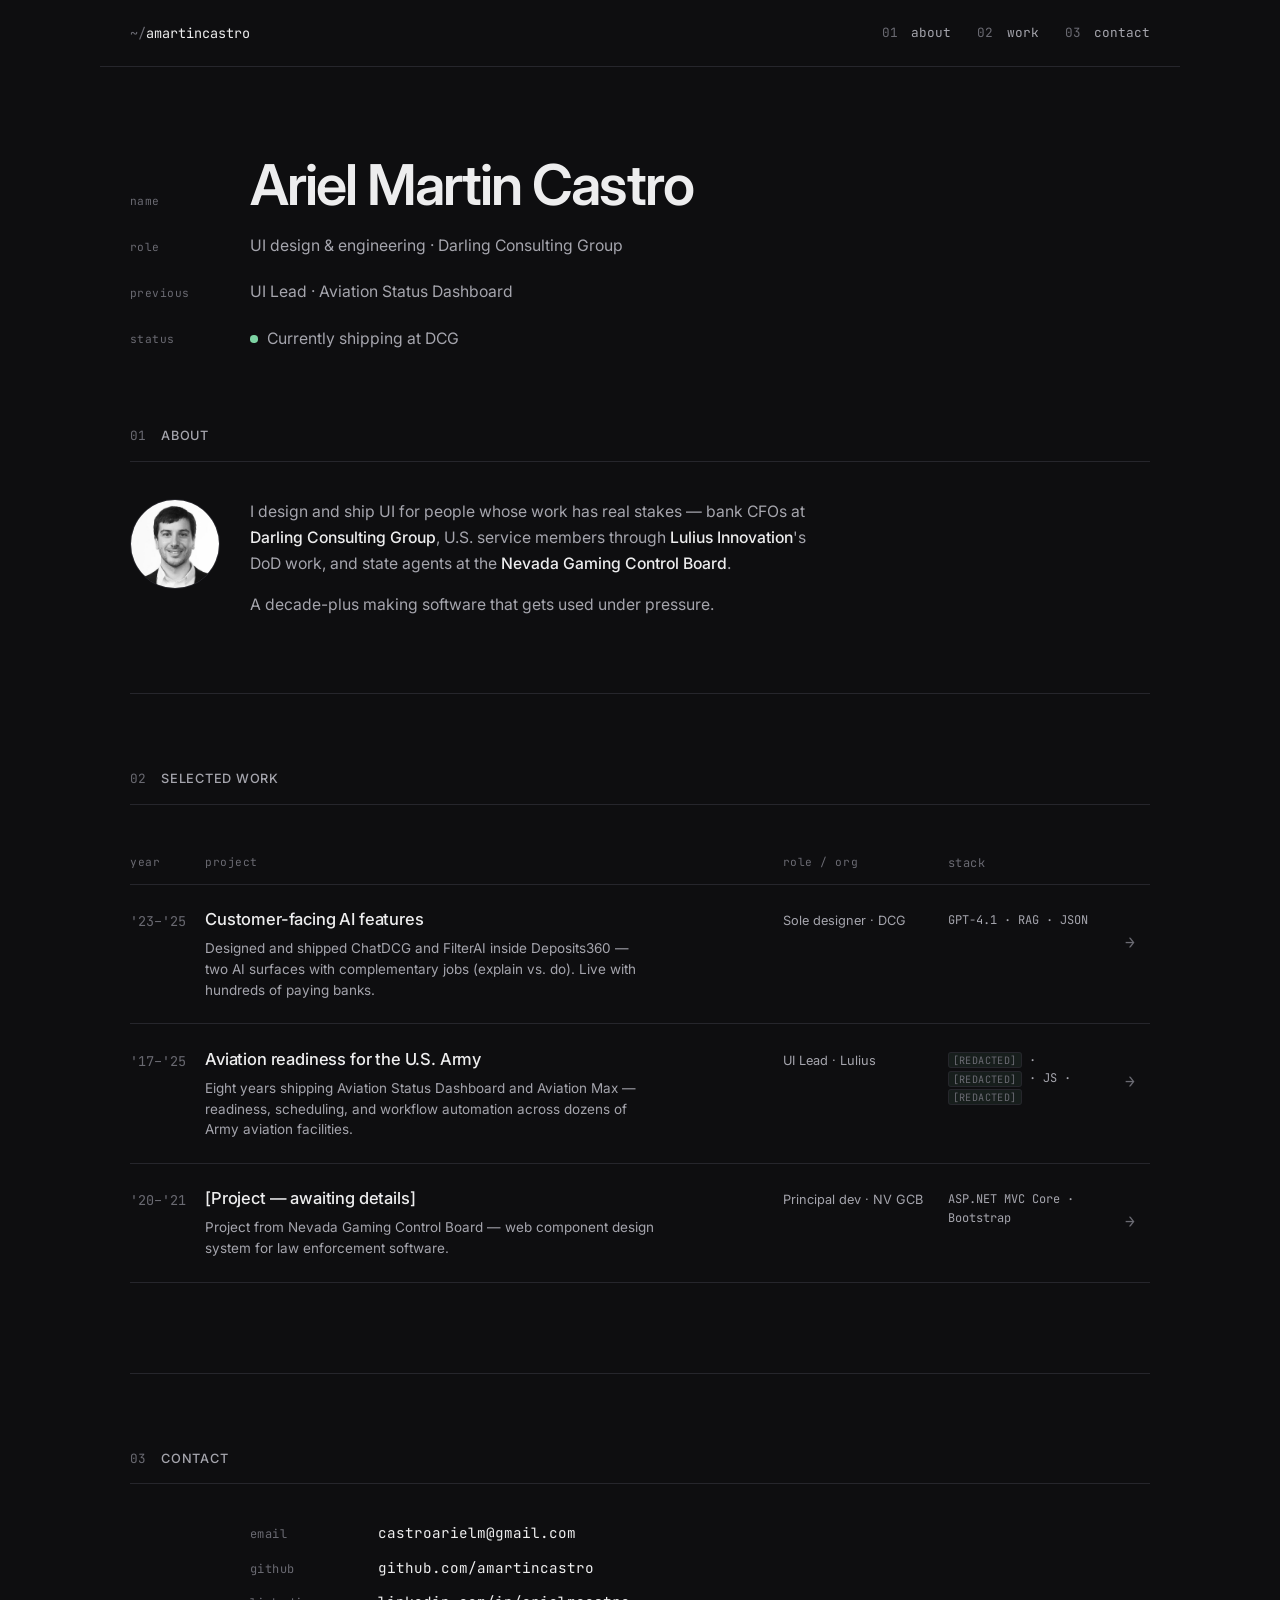
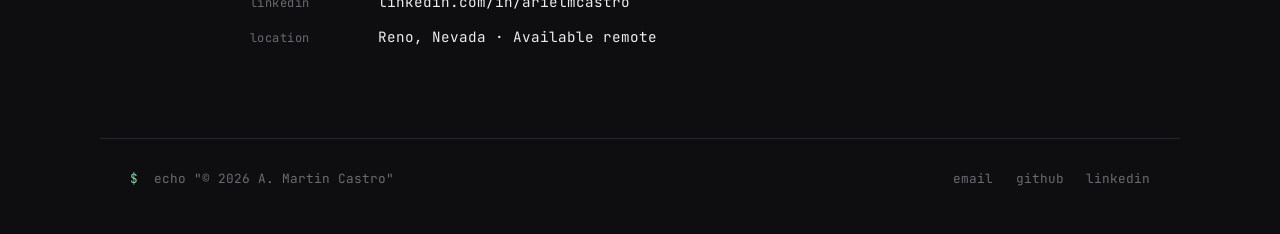
==== index.html @ edbe292d "Reduce hero name size + route nav contact to #contact section Hero name clamp tightened from (2.5rem" ====
<!doctype html>
<html lang="en">
<head>
  <meta charset="utf-8" />
  <meta name="viewport" content="width=device-width, initial-scale=1" />
  <title>A. Martin Castro — Portfolio</title>
  <link rel="preconnect" href="https://fonts.googleapis.com" />
  <link rel="preconnect" href="https://fonts.gstatic.com" crossorigin />
  <link href="https://fonts.googleapis.com/css2?family=Inter:wght@400;500;600;700&family=JetBrains+Mono:wght@400;500&display=swap" rel="stylesheet" />
  <link rel="stylesheet" href="styles.css" />
</head>
<body>
  <header class="site-header">
    <a href="#" class="brand-link" aria-label="Back to top">
      <div class="brand">
        <span class="brand-mark">~/</span><span class="brand-name">amartincastro</span>
      </div>
    </a>
    <nav>
      <a href="#about"><span class="nav-num">01</span> about</a>
      <a href="#work"><span class="nav-num">02</span> work</a>
      <a href="#contact"><span class="nav-num">03</span> contact</a>
    </nav>
  </header>

  <main>
    <section class="hero">
      <div class="hero-grid">
        <div class="hero-label">name</div>
        <h1 class="hero-name">Ariel Martin Castro</h1>

        <div class="hero-label">role</div>
        <p class="hero-role">UI design &amp; engineering · Darling Consulting Group</p>

        <div class="hero-label">previous</div>
        <p class="hero-role">UI Lead · Aviation Status Dashboard</p>

        <div class="hero-label">status</div>
        <p class="hero-status"><span class="pulse"></span> Currently shipping at DCG</p>
      </div>
    </section>

    <section id="about" class="about">
      <div class="section-head">
        <span class="section-num">01</span>
        <span class="section-label">About</span>
      </div>
      <div class="about-body">
        <img class="about-headshot" src="assets/headshot.jpg" alt="A. Martin Castro" />
        <div class="about-text">
          <p>
            I design and ship UI for people whose work has real stakes —
            bank CFOs at <strong>Darling Consulting Group</strong>,
            U.S. service members through <strong>Lulius Innovation</strong>'s DoD work,
            and state agents at the <strong>Nevada Gaming Control Board</strong>.
          </p>
          <p>
            A decade-plus making software that gets used under pressure.
          </p>
        </div>
      </div>
    </section>

    <section id="work" class="work">
      <div class="section-head">
        <span class="section-num">02</span>
        <span class="section-label">Selected work</span>
      </div>

      <table class="project-table">
        <thead>
          <tr>
            <th class="col-year">year</th>
            <th class="col-title">project</th>
            <th class="col-role">role / org</th>
            <th class="col-stack">stack</th>
            <th class="col-link"></th>
          </tr>
        </thead>
        <tbody>
          <tr class="project-row">
            <td class="col-year">'23–'25</td>
            <td class="col-title">
              <span class="project-name">Customer-facing AI features</span>
              <span class="project-blurb">Designed and shipped ChatDCG and FilterAI inside Deposits360 — two AI surfaces with complementary jobs (explain vs. do). Live with hundreds of paying banks.</span>
            </td>
            <td class="col-role">Sole designer · DCG</td>
            <td class="col-stack">GPT-4.1 · RAG · JSON</td>
            <td class="col-link"><a href="case-studies/customer-facing-ai/">→</a></td>
          </tr>
          <tr class="project-row">
            <td class="col-year">'17–'25</td>
            <td class="col-title">
              <span class="project-name">Aviation readiness for the U.S. Army</span>
              <span class="project-blurb">Eight years shipping Aviation Status Dashboard and Aviation Max — readiness, scheduling, and workflow automation across dozens of Army aviation facilities.</span>
            </td>
            <td class="col-role">UI Lead · Lulius</td>
            <td class="col-stack"><span class="redacted">[REDACTED]</span> · <span class="redacted">[REDACTED]</span> · JS · <span class="redacted">[REDACTED]</span></td>
            <td class="col-link"><a href="case-studies/aviation-readiness/">→</a></td>
          </tr>
          <tr class="project-row">
            <td class="col-year">'20–'21</td>
            <td class="col-title">
              <span class="project-name">[Project — awaiting details]</span>
              <span class="project-blurb">Project from Nevada Gaming Control Board — web component design system for law enforcement software.</span>
            </td>
            <td class="col-role">Principal dev · NV GCB</td>
            <td class="col-stack">ASP.NET MVC Core · Bootstrap</td>
            <td class="col-link"><a href="#">→</a></td>
          </tr>
        </tbody>
      </table>
    </section>

    <section id="contact" class="contact">
      <div class="section-head">
        <span class="section-num">03</span>
        <span class="section-label">Contact</span>
      </div>
      <div class="contact-body">
        <dl class="contact-grid">
          <dt class="contact-label">email</dt>
          <dd class="contact-value">
            <a href="mailto:castroarielm@gmail.com">castroarielm@gmail.com</a>
          </dd>

          <dt class="contact-label">github</dt>
          <dd class="contact-value">
            <a href="https://github.com/amartincastro" target="_blank" rel="noopener">github.com/amartincastro</a>
          </dd>

          <dt class="contact-label">linkedin</dt>
          <dd class="contact-value">
            <a href="https://linkedin.com/in/arielmcastro" target="_blank" rel="noopener">linkedin.com/in/arielmcastro</a>
          </dd>

          <dt class="contact-label">location</dt>
          <dd class="contact-value">Reno, Nevada · Available remote</dd>
        </dl>
      </div>
    </section>
  </main>

  <footer class="site-footer">
    <div class="footer-left">
      <span class="prompt">$</span> echo "© 2026 A. Martin Castro"
    </div>
    <div class="footer-links">
      <a href="mailto:castroarielm@gmail.com">email</a>
      <a href="https://github.com/amartincastro">github</a>
      <a href="https://linkedin.com/in/arielmcastro">linkedin</a>
    </div>
  </footer>

  <script>
    document.querySelectorAll('.project-row').forEach(function (row) {
      var link = row.querySelector('a[href]:not([href="#"])');
      if (!link) return;
      row.classList.add('clickable');
      row.addEventListener('click', function (e) {
        if (e.target.closest('a')) return;
        if (window.getSelection().toString().length > 0) return;
        window.location.href = link.href;
      });
    });

    document.querySelectorAll('.brand-link[href="#"]').forEach(function (link) {
      link.addEventListener('click', function (e) {
        e.preventDefault();
        window.scrollTo({ top: 0, behavior: 'smooth' });
      });
    });
  </script>
</body>
</html>
---- styles.css ----
:root {
  --bg: #0e0e10;
  --bg-soft: #16161a;
  --ink: #ededee;
  --ink-soft: #a5a5ad;
  --ink-faint: #6a6a72;
  --rule: #26262c;
  --accent: #7dd3a3;
  --max: 72rem;
}

* { box-sizing: border-box; }

html, body {
  margin: 0;
  padding: 0;
  background: var(--bg);
  color: var(--ink);
  font-family: "Inter", system-ui, -apple-system, sans-serif;
  font-size: 15px;
  line-height: 1.55;
  -webkit-font-smoothing: antialiased;
}

html {
  scroll-behavior: smooth;
}

section[id] {
  scroll-margin-top: 5rem;
}

code, .mono, .brand, .brand-mark, .brand-name, .hero-label,
.section-num, .col-year, .col-stack, .col-link, .prompt {
  font-family: "JetBrains Mono", ui-monospace, "SF Mono", Menlo, monospace;
}

a {
  color: inherit;
  text-decoration: none;
  transition: color 0.15s ease;
}

a:hover {
  color: var(--accent);
}

/* Header */
.site-header {
  position: sticky;
  top: 0;
  z-index: 100;
  display: flex;
  justify-content: space-between;
  align-items: center;
  max-width: var(--max);
  margin: 0 auto;
  padding: 1.5rem 2rem;
  background: var(--bg);
  border-bottom: 1px solid var(--rule);
}

.brand {
  font-size: 0.9rem;
}

.brand-mark {
  color: var(--ink-faint);
}

.brand-name {
  color: var(--ink);
}

.site-header nav {
  display: flex;
  gap: 1.75rem;
  font-family: "JetBrains Mono", monospace;
  font-size: 0.85rem;
  color: var(--ink-soft);
}

.site-header nav .nav-num {
  color: var(--ink-faint);
  margin-right: 0.35rem;
  transition: color 0.15s ease;
}

.site-header nav a:hover .nav-num {
  color: var(--accent);
}

/* Main */
main {
  max-width: var(--max);
  margin: 0 auto;
  padding: 0 2rem;
}

/* Hero */
.hero {
  padding: 6rem 0 2rem;
}

.hero-grid {
  display: grid;
  grid-template-columns: 6rem 1fr;
  gap: 1.25rem 2rem;
  align-items: baseline;
}

.hero-label {
  font-size: 0.75rem;
  color: var(--ink-faint);
  letter-spacing: 0.04em;
  text-transform: lowercase;
  padding-top: 0.5rem;
}

.hero-name {
  font-family: "Inter", sans-serif;
  font-size: clamp(2.25rem, 5.25vw, 3.75rem);
  font-weight: 600;
  line-height: 1;
  letter-spacing: -0.035em;
  margin: 0;
  color: var(--ink);
}

.hero-role,
.hero-status {
  margin: 0;
  font-size: 1.05rem;
  color: var(--ink-soft);
}

.hero-status {
  display: flex;
  align-items: center;
  gap: 0.6rem;
}

.pulse {
  display: inline-block;
  width: 0.5rem;
  height: 0.5rem;
  border-radius: 50%;
  background: var(--accent);
  box-shadow: 0 0 0 0 rgba(125, 211, 163, 0.6);
  animation: pulse 2s ease-out infinite;
}

@keyframes pulse {
  0% { box-shadow: 0 0 0 0 rgba(125, 211, 163, 0.6); }
  70% { box-shadow: 0 0 0 8px rgba(125, 211, 163, 0); }
  100% { box-shadow: 0 0 0 0 rgba(125, 211, 163, 0); }
}

/* Section heads */
.section-head {
  display: flex;
  align-items: baseline;
  gap: 1rem;
  margin-bottom: 2.5rem;
  padding-bottom: 1rem;
  border-bottom: 1px solid var(--rule);
}

.section-num {
  font-size: 0.85rem;
  color: var(--ink-faint);
}

.section-label {
  font-size: 0.85rem;
  color: var(--ink-soft);
  letter-spacing: 0.06em;
  text-transform: uppercase;
  font-weight: 500;
}

/* About */
.about {
  padding: 3rem 0 5rem;
  border-bottom: 1px solid var(--rule);
}

.about-body {
  display: flex;
  align-items: flex-start;
  gap: 2rem;
}

.about-headshot {
  width: 6rem;
  height: 6rem;
  flex-shrink: 0;
  border-radius: 50%;
  object-fit: cover;
  border: 1px solid var(--rule);
  background: var(--bg-soft);
}

.about-text {
  flex: 1;
  min-width: 0;
  max-width: 38em;
}

.about-body p {
  max-width: 58ch;
  margin: 0 0 1rem;
  color: var(--ink-soft);
  font-size: 1.05rem;
  line-height: 1.65;
}

.about-body p:last-child {
  margin-bottom: 0;
}

.about-body strong {
  color: var(--ink);
  font-weight: 500;
}

/* Work */
.work {
  padding: 5rem 0 6rem;
  border-bottom: 1px solid var(--rule);
}

/* Contact (home page section 03) */
.contact {
  padding: 5rem 0 6rem;
}

.contact-body {
  padding-left: 8rem;
}

.contact-grid {
  display: grid;
  grid-template-columns: 7rem 1fr;
  gap: 0.85rem 1.5rem;
  align-items: baseline;
  font-family: "JetBrains Mono", ui-monospace, monospace;
  margin: 0;
  max-width: 32rem;
}

.contact-label {
  font-size: 0.8rem;
  color: var(--ink-faint);
  letter-spacing: 0.04em;
  text-transform: lowercase;
}

.contact-value {
  margin: 0;
  font-size: 0.95rem;
  color: var(--ink);
}

.contact-value a {
  color: inherit;
  transition: color 0.15s ease;
}

.contact-value a:hover {
  color: var(--accent);
}

.project-table {
  width: 100%;
  border-collapse: collapse;
  font-size: 0.95rem;
}

.project-table thead th {
  text-align: left;
  font-weight: 400;
  font-size: 0.75rem;
  letter-spacing: 0.05em;
  color: var(--ink-faint);
  padding: 0.75rem 1rem 0.75rem 0;
  border-bottom: 1px solid var(--rule);
  font-family: "JetBrains Mono", monospace;
}

.col-year { width: 5rem; }
.col-role { width: 11rem; }
.col-stack { width: 11rem; }
.col-link { width: 2.5rem; text-align: right; }

.project-row td {
  padding: 1.5rem 1rem 1.5rem 0;
  border-bottom: 1px solid var(--rule);
  vertical-align: top;
}

.project-row:hover {
  background: var(--bg-soft);
}

.project-row.clickable {
  cursor: pointer;
}

.project-row .col-year {
  color: var(--ink-faint);
  font-size: 0.9rem;
  padding-top: 1.75rem;
}

.project-row .col-role,
.project-row .col-stack {
  color: var(--ink-soft);
  font-size: 0.85rem;
  padding-top: 1.75rem;
}

.col-stack {
  font-family: "JetBrains Mono", monospace;
  font-size: 0.8rem !important;
}

.project-name {
  display: block;
  font-size: 1.1rem;
  font-weight: 500;
  color: var(--ink);
  margin-bottom: 0.35rem;
  letter-spacing: -0.01em;
  transition: color 0.15s ease;
}

.project-row.clickable:hover .project-name {
  color: var(--accent);
}

.project-blurb {
  display: block;
  color: var(--ink-soft);
  max-width: 50ch;
  font-size: 0.9rem;
  line-height: 1.55;
}

.project-row .col-link a {
  color: var(--ink-faint);
  font-size: 1.1rem;
  display: inline-block;
  padding-top: 1.5rem;
  transition: transform 0.15s ease, color 0.15s ease;
}

.project-row:hover .col-link a {
  color: var(--accent);
  transform: translateX(3px);
}

/* Footer */
.site-footer {
  max-width: var(--max);
  margin: 0 auto;
  padding: 2rem 2rem 3rem;
  display: flex;
  justify-content: space-between;
  align-items: center;
  border-top: 1px solid var(--rule);
  font-size: 0.85rem;
  color: var(--ink-faint);
  font-family: "JetBrains Mono", monospace;
}

.prompt {
  color: var(--accent);
  margin-right: 0.5rem;
}

.footer-links {
  display: flex;
  gap: 1.5rem;
}

/* Responsive */
@media (max-width: 768px) {
  .site-header {
    padding: 1.25rem;
    flex-direction: column;
    gap: 1rem;
    align-items: flex-start;
  }

  main {
    padding: 0 1.25rem;
  }

  .hero {
    padding: 3rem 0 1.5rem;
  }

  .hero-grid {
    grid-template-columns: 1fr;
    gap: 0.25rem;
  }

  .hero-label {
    padding-top: 1rem;
  }

  .about {
    padding: 2rem 0 3rem;
  }

  .about-body {
    gap: 1.25rem;
  }

  .about-headshot {
    width: 4rem;
    height: 4rem;
  }

  .work {
    padding: 3rem 0 4rem;
  }

  .contact {
    padding: 3rem 0 4rem;
  }

  .contact-body {
    padding-left: 0;
  }

  .contact-grid {
    grid-template-columns: 1fr;
    gap: 0.25rem 0;
  }

  .contact-label {
    margin-top: 0.75rem;
  }

  .contact-label:first-child {
    margin-top: 0;
  }

  .project-table thead {
    display: none;
  }

  .project-row {
    display: grid;
    grid-template-columns: 1fr;
    padding: 1.5rem 0;
    border-bottom: 1px solid var(--rule);
  }

  .project-row td {
    border: none;
    padding: 0.15rem 0;
  }

  .project-row .col-year,
  .project-row .col-role,
  .project-row .col-stack {
    padding-top: 0;
    font-size: 0.8rem;
  }

  .project-row .col-year::before { content: ""; }
  .project-row .col-role::before { content: "role: "; color: var(--ink-faint); }
  .project-row .col-stack::before { content: "stack: "; color: var(--ink-faint); }

  .col-link { display: none; }

  .site-footer {
    flex-direction: column;
    gap: 1rem;
    align-items: flex-start;
    padding: 2rem 1.25rem 2.5rem;
  }
}

/* ============================================================
   Case study page
   ============================================================ */

.brand-link {
  text-decoration: none;
  color: inherit;
}

.brand-link:hover .brand-name {
  color: var(--accent);
}

main.case-study {
  max-width: 56rem;
  margin: 0 auto;
  padding: 0 2rem 4rem;
}

.back-link {
  display: inline-block;
  font-family: "JetBrains Mono", ui-monospace, monospace;
  font-size: 0.85rem;
  color: var(--ink-faint);
  padding: 2.5rem 0 0;
  transition: color 0.15s ease;
}

.back-link:hover {
  color: var(--accent);
}

.case-hero {
  padding: 3rem 0 3rem;
}

.case-meta {
  display: flex;
  flex-wrap: wrap;
  gap: 0.6rem;
  font-family: "JetBrains Mono", ui-monospace, monospace;
  font-size: 0.85rem;
  color: var(--ink-faint);
  margin-bottom: 1.5rem;
}

.case-meta .dot {
  color: var(--rule);
}

.case-title {
  font-family: "Inter", sans-serif;
  font-size: clamp(2.25rem, 5vw, 3.25rem);
  font-weight: 600;
  line-height: 1.05;
  letter-spacing: -0.03em;
  margin: 0 0 1.5rem;
  color: var(--ink);
}

.case-lede {
  font-size: 1.25rem;
  line-height: 1.5;
  color: var(--ink-soft);
  margin: 0;
  max-width: 38em;
  letter-spacing: -0.005em;
}

/* Summary card */
.case-summary {
  margin: 2rem 0 4rem;
  padding: 2rem;
  background: var(--bg-soft);
  border: 1px solid var(--rule);
  border-radius: 6px;
}

.summary-grid {
  display: grid;
  grid-template-columns: repeat(3, 1fr);
  gap: 1.75rem 2rem;
}

.summary-cell {
  display: flex;
  flex-direction: column;
  gap: 0.4rem;
}

.summary-label {
  font-family: "JetBrains Mono", ui-monospace, monospace;
  font-size: 0.7rem;
  color: var(--ink-faint);
  letter-spacing: 0.06em;
  text-transform: lowercase;
}

.redacted {
  font-family: "JetBrains Mono", ui-monospace, monospace;
  background: rgba(125, 211, 163, 0.08);
  border: 1px solid var(--rule);
  color: var(--ink-faint);
  padding: 0.05em 0.4em;
  border-radius: 3px;
  font-size: 0.85em;
  letter-spacing: 0.04em;
}

.summary-value.redacted-line {
  font-family: "JetBrains Mono", ui-monospace, monospace;
  font-size: 0.85rem;
  line-height: 1.8;
}

.summary-value {
  font-size: 0.95rem;
  color: var(--ink);
  line-height: 1.4;
}

/* Sections */
.case-section {
  padding: 3.5rem 0;
  border-top: 1px solid var(--rule);
}

.section-head-cs {
  display: flex;
  align-items: baseline;
  gap: 1rem;
  margin-bottom: 2rem;
}

.section-head-cs .section-num {
  font-size: 0.85rem;
  color: var(--ink-faint);
  font-family: "JetBrains Mono", ui-monospace, monospace;
}

.section-head-cs .section-label {
  font-family: "Inter", sans-serif;
  font-size: 1.1rem;
  font-weight: 500;
  color: var(--ink);
  letter-spacing: -0.01em;
  text-transform: none;
}

/* Body prose */
.case-body {
  max-width: 38em;
}

.case-body p {
  margin: 0 0 1.25rem;
  font-size: 1rem;
  line-height: 1.7;
  color: var(--ink-soft);
}

.case-body p strong {
  color: var(--ink);
  font-weight: 500;
}

.case-body p em {
  font-style: italic;
  color: var(--ink);
}

.case-body p code {
  background: var(--bg-soft);
  border: 1px solid var(--rule);
  padding: 0.05em 0.4em;
  border-radius: 3px;
  font-size: 0.85em;
  color: var(--accent);
}

.case-body h3 {
  font-family: "Inter", sans-serif;
  font-size: 0.85rem;
  font-weight: 500;
  color: var(--ink-faint);
  text-transform: uppercase;
  letter-spacing: 0.08em;
  margin: 2.5rem 0 1rem;
}

.case-body h3:first-child {
  margin-top: 0;
}

.case-body .job-split,
.case-body .ui-bullets {
  list-style: none;
  padding: 0;
  margin: 0 0 1.5rem;
  display: flex;
  flex-direction: column;
  gap: 0.85rem;
}

.case-body ol.ui-bullets {
  counter-reset: step;
}

.case-body ol.ui-bullets > li {
  counter-increment: step;
  padding-left: 2.25rem;
  position: relative;
}

.case-body ol.ui-bullets > li::before {
  content: counter(step);
  position: absolute;
  left: 0;
  top: 0;
  width: 1.5rem;
  height: 1.5rem;
  display: flex;
  align-items: center;
  justify-content: center;
  background: var(--bg-soft);
  border: 1px solid var(--rule);
  border-radius: 50%;
  font-family: "JetBrains Mono", ui-monospace, monospace;
  font-size: 0.75rem;
  color: var(--accent);
}

.case-body ul.job-split > li,
.case-body ul.ui-bullets > li {
  padding-left: 1.25rem;
  position: relative;
  color: var(--ink-soft);
  line-height: 1.65;
  font-size: 1rem;
}

.case-body ul.job-split > li::before,
.case-body ul.ui-bullets > li::before {
  content: "→";
  position: absolute;
  left: 0;
  top: 0;
  color: var(--accent);
  font-family: "JetBrains Mono", monospace;
}

.case-body ul.job-split > li strong,
.case-body ul.ui-bullets > li strong {
  color: var(--ink);
  font-weight: 500;
}

/* Figures */
.case-figure {
  margin: 2rem 0 2.5rem;
  padding: 0;
  max-width: none;
}

.case-figure--small {
  max-width: 22rem;
}

/* Side-by-side figure row (used when two photos belong together) */
.case-figures-row {
  display: grid;
  grid-template-columns: 1fr 1fr;
  gap: 1rem;
  margin: 2rem 0 0.85rem;
}

.case-figures-row .case-figure {
  margin: 0;
  max-width: none;
}

.case-figures-row .case-figure img {
  aspect-ratio: 1 / 1;
  object-fit: cover;
  width: 100%;
  height: auto;
}

.case-figures-caption {
  margin: 0 0 2rem !important;
  font-family: "JetBrains Mono", ui-monospace, monospace;
  font-size: 0.85rem !important;
  line-height: 1.55 !important;
  color: var(--ink-faint) !important;
  max-width: 50em;
}

@media (max-width: 480px) {
  .case-figures-row {
    grid-template-columns: 1fr;
    gap: 0.75rem;
  }
}

/* Pull-quote (single short quote, prominent placement near the top) */
.pull-quote {
  margin: 2.5rem 0 0;
  padding: 1.25rem 0 1.25rem 1.5rem;
  border-left: 2px solid var(--accent);
}

.pull-quote blockquote {
  margin: 0 0 0.75rem;
  font-family: "Inter", sans-serif;
  font-size: 1.3rem;
  font-weight: 400;
  line-height: 1.4;
  color: var(--ink);
  letter-spacing: -0.01em;
}

.pull-quote .attribution {
  margin: 0;
  font-family: "JetBrains Mono", ui-monospace, monospace;
  font-size: 0.8rem;
  color: var(--ink-faint);
  letter-spacing: 0.03em;
  line-height: 1.55;
}

/* Testimonials section (full quotes in the References section) */
.testimonials {
  display: flex;
  flex-direction: column;
  gap: 2rem;
}

.testimonial {
  padding: 1.75rem 2rem;
  background: var(--bg-soft);
  border: 1px solid var(--rule);
  border-radius: 6px;
}

.testimonial blockquote {
  margin: 0 0 1.25rem;
}

.testimonial blockquote p {
  margin: 0 0 0.85rem;
  font-size: 1rem;
  line-height: 1.65;
  color: var(--ink-soft);
}

.testimonial blockquote p:last-child {
  margin-bottom: 0;
}

.testimonial .attribution {
  font-family: "JetBrains Mono", ui-monospace, monospace;
  font-size: 0.78rem;
  color: var(--ink-faint);
  line-height: 1.55;
  letter-spacing: 0.02em;
}

.testimonial .attribution strong {
  display: block;
  font-family: "Inter", sans-serif;
  font-size: 0.95rem;
  font-weight: 500;
  color: var(--ink);
  letter-spacing: -0.005em;
  margin-bottom: 0.35rem;
}

@media (max-width: 768px) {
  .pull-quote {
    padding-left: 1rem;
    margin-top: 2rem;
  }

  .pull-quote blockquote {
    font-size: 1.1rem;
  }

  .testimonial {
    padding: 1.25rem 1.25rem;
  }
}

.case-figure img {
  display: block;
  width: 100%;
  height: auto;
  border: 1px solid var(--rule);
  border-radius: 6px;
  background: var(--bg-soft);
}

.case-figure figcaption {
  margin-top: 0.85rem;
  font-size: 0.85rem;
  line-height: 1.55;
  color: var(--ink-faint);
  font-family: "JetBrains Mono", ui-monospace, monospace;
  max-width: 50em;
}

/* Comparison table */
.comparison {
  overflow-x: auto;
}

.comparison-table {
  width: 100%;
  border-collapse: collapse;
  font-size: 0.95rem;
  margin: 0;
}

.comparison-table th {
  text-align: left;
  font-family: "JetBrains Mono", ui-monospace, monospace;
  font-weight: 500;
  font-size: 0.85rem;
  color: var(--ink);
  padding: 1rem 1.25rem 1rem 0;
  border-bottom: 1px solid var(--rule);
}

.comparison-table th:first-child {
  width: 9rem;
  color: var(--ink-faint);
  font-weight: 400;
}

.comparison-table td {
  padding: 1rem 1.25rem 1rem 0;
  border-bottom: 1px solid var(--rule);
  color: var(--ink-soft);
  vertical-align: top;
  line-height: 1.5;
}

.comparison-table td:first-child {
  color: var(--ink-faint);
  font-family: "JetBrains Mono", ui-monospace, monospace;
  font-size: 0.85rem;
  white-space: nowrap;
}

.comparison-table tr:last-child td {
  border-bottom: none;
}

.comparison-table strong {
  color: var(--accent);
  font-weight: 500;
}

/* Footer nav */
.case-footer-nav {
  padding: 3rem 0 0;
  border-top: 1px solid var(--rule);
  margin-top: 2rem;
}

.case-footer-nav .back-link {
  padding-top: 0;
}

/* Responsive */
@media (max-width: 768px) {
  main.case-study {
    padding: 0 1.25rem 3rem;
  }

  .case-hero {
    padding: 2rem 0;
  }

  .case-summary {
    padding: 1.5rem;
  }

  .summary-grid {
    grid-template-columns: 1fr 1fr;
    gap: 1.25rem 1rem;
  }

  .case-section {
    padding: 2.5rem 0;
  }

  .comparison-table th:first-child,
  .comparison-table td:first-child {
    width: auto;
  }
}

@media (max-width: 480px) {
  .summary-grid {
    grid-template-columns: 1fr;
  }
}
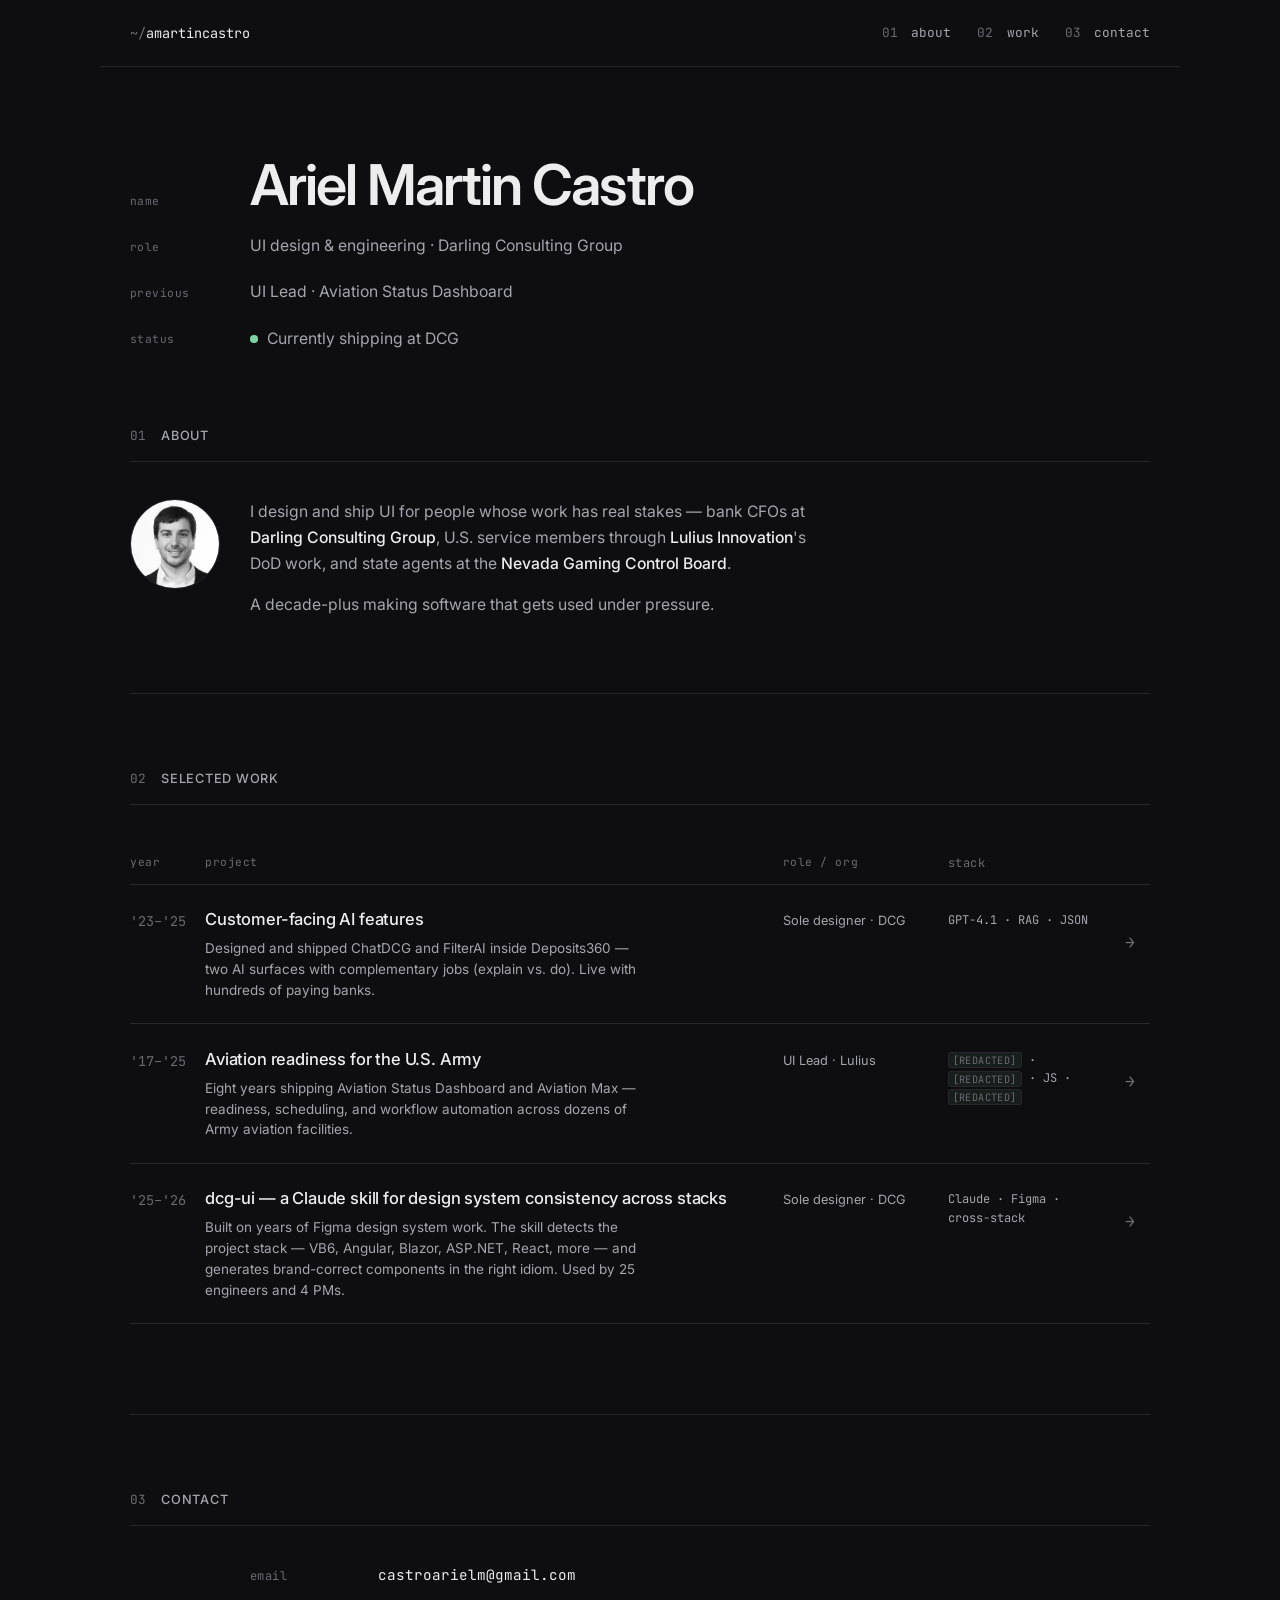
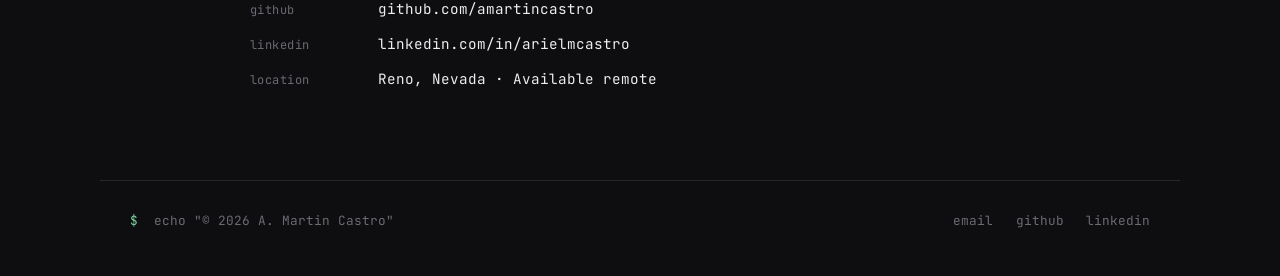
==== commit a13521a3: "Add dcg-ui case study + ASD screenshot for Lulius Third Selected Work case study: dcg-ui, the Claude" ====
--- a/index.html
+++ b/index.html
@@ -99,14 +99,14 @@
             <td class="col-link"><a href="case-studies/aviation-readiness/">→</a></td>
           </tr>
           <tr class="project-row">
-            <td class="col-year">'20–'21</td>
+            <td class="col-year">'25–'26</td>
             <td class="col-title">
-              <span class="project-name">[Project — awaiting details]</span>
-              <span class="project-blurb">Project from Nevada Gaming Control Board — web component design system for law enforcement software.</span>
+              <span class="project-name">dcg-ui — a Claude skill for design system consistency across stacks</span>
+              <span class="project-blurb">Built on years of Figma design system work. The skill detects the project stack — VB6, Angular, Blazor, ASP.NET, React, more — and generates brand-correct components in the right idiom. Used by 25 engineers and 4 PMs.</span>
             </td>
-            <td class="col-role">Principal dev · NV GCB</td>
-            <td class="col-stack">ASP.NET MVC Core · Bootstrap</td>
-            <td class="col-link"><a href="#">→</a></td>
+            <td class="col-role">Sole designer · DCG</td>
+            <td class="col-stack">Claude · Figma · cross-stack</td>
+            <td class="col-link"><a href="case-studies/dcg-ui/">→</a></td>
           </tr>
         </tbody>
       </table>
--- a/styles.css
+++ b/styles.css
@@ -753,6 +753,98 @@
   max-width: 22rem;
 }
 
+/* Code block (used inside case bodies for skill snippets, etc.) */
+.case-body pre {
+  background: var(--bg-soft);
+  border: 1px solid var(--rule);
+  border-radius: 6px;
+  padding: 1.25rem;
+  overflow-x: auto;
+  font-family: "JetBrains Mono", ui-monospace, monospace;
+  font-size: 0.78rem;
+  line-height: 1.6;
+  color: var(--ink-soft);
+  margin: 1.5rem 0 2rem;
+}
+
+.case-body pre code {
+  background: transparent;
+  border: none;
+  padding: 0;
+  color: inherit;
+  font-size: inherit;
+}
+
+/* System snapshot: side-by-side swatch + code on desktop */
+.system-snapshot {
+  display: grid;
+  grid-template-columns: 1fr 1fr;
+  gap: 1.25rem;
+  margin: 2rem 0 2.5rem;
+  align-items: start;
+}
+
+.system-snapshot pre {
+  margin: 0;
+  height: 100%;
+}
+
+/* Color swatch grid */
+.color-swatch {
+  display: grid;
+  grid-template-columns: repeat(2, 1fr);
+  gap: 0.6rem;
+}
+
+.swatch-item {
+  background: var(--bg-soft);
+  border: 1px solid var(--rule);
+  border-radius: 4px;
+  overflow: hidden;
+}
+
+.swatch-fill {
+  width: 100%;
+  height: 3.5rem;
+  border-bottom: 1px solid var(--rule);
+}
+
+.swatch-meta {
+  padding: 0.45rem 0.7rem 0.55rem;
+  display: flex;
+  flex-direction: column;
+  gap: 0.1rem;
+}
+
+.swatch-name {
+  font-family: "Inter", sans-serif;
+  font-size: 0.8rem;
+  font-weight: 500;
+  color: var(--ink);
+}
+
+.swatch-hex {
+  font-family: "JetBrains Mono", ui-monospace, monospace;
+  font-size: 0.7rem;
+  color: var(--ink-faint);
+}
+
+@media (max-width: 768px) {
+  .system-snapshot {
+    grid-template-columns: 1fr;
+  }
+
+  .color-swatch {
+    grid-template-columns: repeat(3, 1fr);
+  }
+}
+
+@media (max-width: 480px) {
+  .color-swatch {
+    grid-template-columns: repeat(2, 1fr);
+  }
+}
+
 /* Side-by-side figure row (used when two photos belong together) */
 .case-figures-row {
   display: grid;
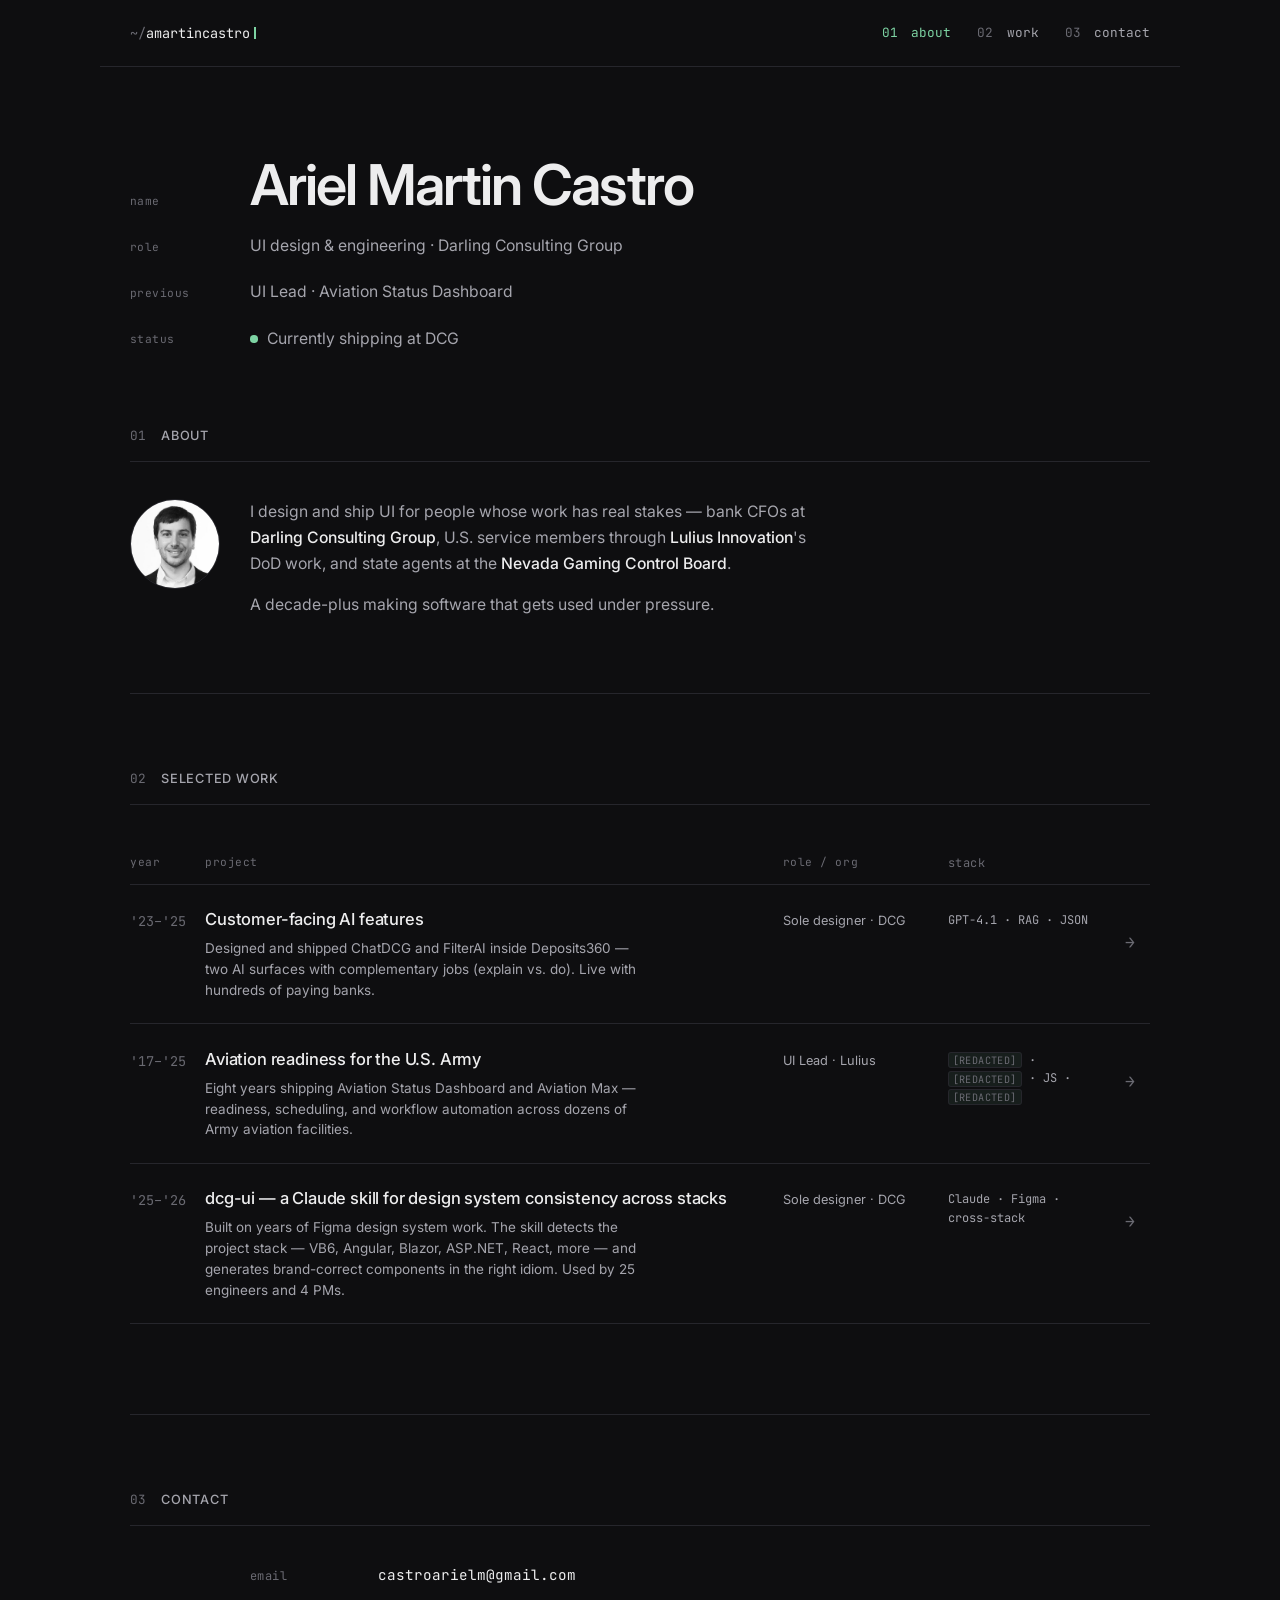
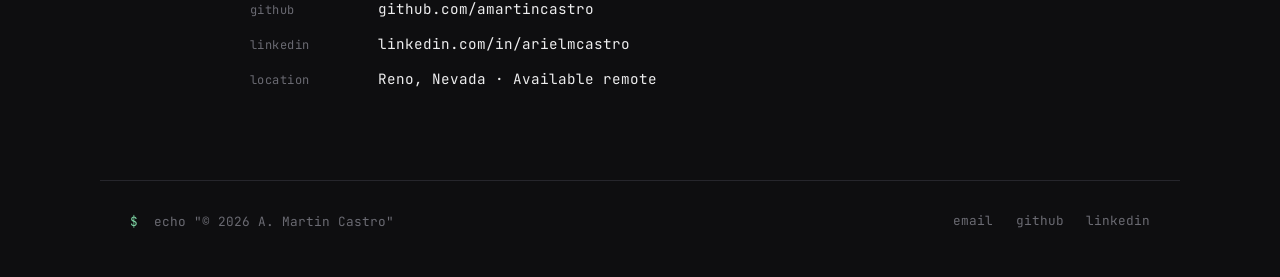
==== commit 7184c676: "Add six small visual flourishes across the site 1. Mint text selection (::selection) site-wide 2. Bl" ====
--- a/index.html
+++ b/index.html
@@ -152,24 +152,6 @@
     </div>
   </footer>
 
-  <script>
-    document.querySelectorAll('.project-row').forEach(function (row) {
-      var link = row.querySelector('a[href]:not([href="#"])');
-      if (!link) return;
-      row.classList.add('clickable');
-      row.addEventListener('click', function (e) {
-        if (e.target.closest('a')) return;
-        if (window.getSelection().toString().length > 0) return;
-        window.location.href = link.href;
-      });
-    });
-
-    document.querySelectorAll('.brand-link[href="#"]').forEach(function (link) {
-      link.addEventListener('click', function (e) {
-        e.preventDefault();
-        window.scrollTo({ top: 0, behavior: 'smooth' });
-      });
-    });
-  </script>
+  <script src="assets/main.js"></script>
 </body>
 </html>
--- a/styles.css
+++ b/styles.css
@@ -30,6 +30,54 @@
   scroll-margin-top: 5rem;
 }
 
+/* Selection styling */
+::selection {
+  background: var(--accent);
+  color: var(--bg);
+}
+::-moz-selection {
+  background: var(--accent);
+  color: var(--bg);
+}
+
+/* Animated underline on text-link anchors (case body, footer, contact) */
+.case-body a,
+.footer-links a,
+.contact-value a {
+  background-image: linear-gradient(currentColor, currentColor);
+  background-position: 0% 100%;
+  background-repeat: no-repeat;
+  background-size: 0% 1px;
+  transition: background-size 0.2s ease, color 0.15s ease;
+  padding-bottom: 1px;
+}
+
+.case-body a:hover,
+.footer-links a:hover,
+.contact-value a:hover {
+  background-size: 100% 1px;
+}
+
+/* Section fade-up on scroll-in (JS-gated; respects prefers-reduced-motion) */
+.js .fade-up {
+  opacity: 0;
+  transform: translateY(8px);
+  transition: opacity 0.45s ease-out, transform 0.45s ease-out;
+}
+
+.js .fade-up.in-view {
+  opacity: 1;
+  transform: translateY(0);
+}
+
+@media (prefers-reduced-motion: reduce) {
+  .js .fade-up {
+    opacity: 1;
+    transform: none;
+    transition: none;
+  }
+}
+
 code, .mono, .brand, .brand-mark, .brand-name, .hero-label,
 .section-num, .col-year, .col-stack, .col-link, .prompt {
   font-family: "JetBrains Mono", ui-monospace, "SF Mono", Menlo, monospace;
@@ -72,6 +120,28 @@
   color: var(--ink);
 }
 
+/* Blinking cursor after the brand name (terminal flourish) */
+.brand-name::after {
+  content: '';
+  display: inline-block;
+  width: 2px;
+  height: 0.9em;
+  background: var(--accent);
+  margin-left: 0.3em;
+  vertical-align: -0.1em;
+  animation: brand-cursor-blink 1.05s steps(2, start) infinite;
+}
+
+@keyframes brand-cursor-blink {
+  to { opacity: 0; }
+}
+
+@media (prefers-reduced-motion: reduce) {
+  .brand-name::after {
+    animation: none;
+  }
+}
+
 .site-header nav {
   display: flex;
   gap: 1.75rem;
@@ -87,6 +157,11 @@
 }
 
 .site-header nav a:hover .nav-num {
+  color: var(--accent);
+}
+
+.site-header nav a.active,
+.site-header nav a.active .nav-num {
   color: var(--accent);
 }
 
@@ -199,6 +274,13 @@
   object-fit: cover;
   border: 1px solid var(--rule);
   background: var(--bg-soft);
+  transition: transform 0.25s ease, filter 0.25s ease, border-color 0.25s ease;
+}
+
+.about-headshot:hover {
+  transform: scale(1.04);
+  filter: brightness(1.08);
+  border-color: var(--accent);
 }
 
 .about-text {
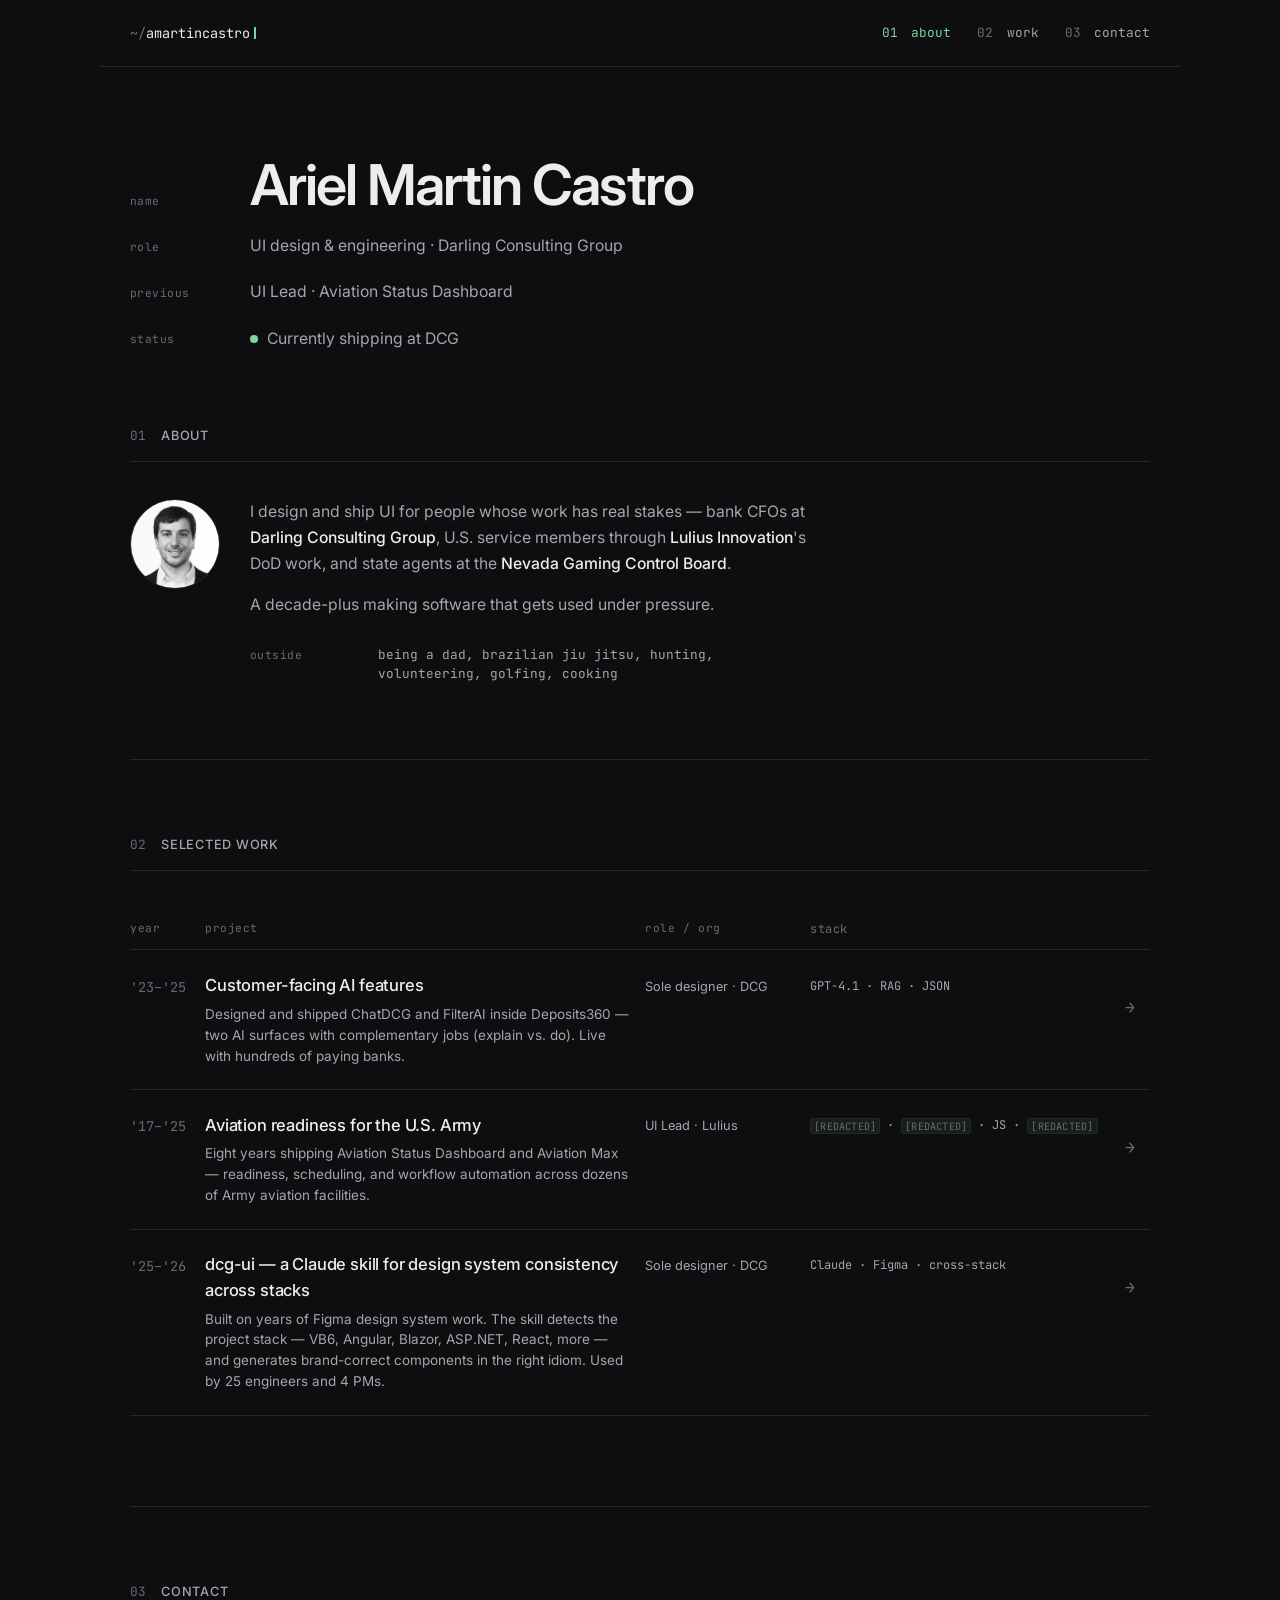
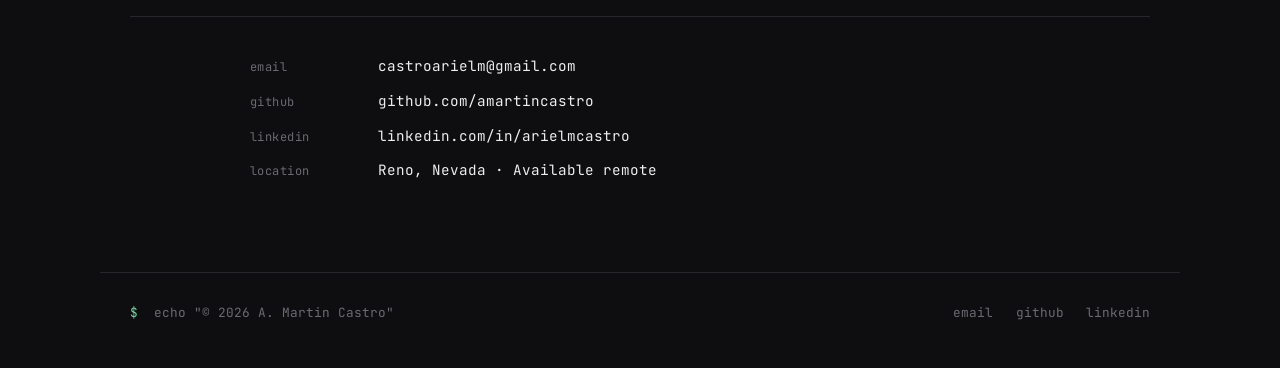
==== commit 2f25f1df: "Add personal "outside" row in About; keep stack column on one line About: nested <dl class="about-pe" ====
--- a/index.html
+++ b/index.html
@@ -4,6 +4,7 @@
   <meta charset="utf-8" />
   <meta name="viewport" content="width=device-width, initial-scale=1" />
   <title>A. Martin Castro — Portfolio</title>
+  <link rel="icon" type="image/svg+xml" href="assets/favicon.svg" />
   <link rel="preconnect" href="https://fonts.googleapis.com" />
   <link rel="preconnect" href="https://fonts.gstatic.com" crossorigin />
   <link href="https://fonts.googleapis.com/css2?family=Inter:wght@400;500;600;700&family=JetBrains+Mono:wght@400;500&display=swap" rel="stylesheet" />
@@ -57,6 +58,10 @@
           <p>
             A decade-plus making software that gets used under pressure.
           </p>
+          <dl class="about-personal">
+            <dt>outside</dt>
+            <dd>being a dad, brazilian jiu jitsu, hunting, volunteering, golfing, cooking</dd>
+          </dl>
         </div>
       </div>
     </section>
@@ -85,7 +90,7 @@
               <span class="project-blurb">Designed and shipped ChatDCG and FilterAI inside Deposits360 — two AI surfaces with complementary jobs (explain vs. do). Live with hundreds of paying banks.</span>
             </td>
             <td class="col-role">Sole designer · DCG</td>
-            <td class="col-stack">GPT-4.1 · RAG · JSON</td>
+            <td class="col-stack">GPT-4.1 ·&nbsp;RAG ·&nbsp;JSON</td>
             <td class="col-link"><a href="case-studies/customer-facing-ai/">→</a></td>
           </tr>
           <tr class="project-row">
@@ -95,7 +100,7 @@
               <span class="project-blurb">Eight years shipping Aviation Status Dashboard and Aviation Max — readiness, scheduling, and workflow automation across dozens of Army aviation facilities.</span>
             </td>
             <td class="col-role">UI Lead · Lulius</td>
-            <td class="col-stack"><span class="redacted">[REDACTED]</span> · <span class="redacted">[REDACTED]</span> · JS · <span class="redacted">[REDACTED]</span></td>
+            <td class="col-stack"><span class="redacted">[REDACTED]</span> ·&nbsp;<span class="redacted">[REDACTED]</span> ·&nbsp;JS ·&nbsp;<span class="redacted">[REDACTED]</span></td>
             <td class="col-link"><a href="case-studies/aviation-readiness/">→</a></td>
           </tr>
           <tr class="project-row">
@@ -105,7 +110,7 @@
               <span class="project-blurb">Built on years of Figma design system work. The skill detects the project stack — VB6, Angular, Blazor, ASP.NET, React, more — and generates brand-correct components in the right idiom. Used by 25 engineers and 4 PMs.</span>
             </td>
             <td class="col-role">Sole designer · DCG</td>
-            <td class="col-stack">Claude · Figma · cross-stack</td>
+            <td class="col-stack">Claude ·&nbsp;Figma ·&nbsp;cross-stack</td>
             <td class="col-link"><a href="case-studies/dcg-ui/">→</a></td>
           </tr>
         </tbody>
@@ -153,5 +158,7 @@
   </footer>
 
   <script src="assets/main.js"></script>
+  <script data-goatcounter="https://amartincastro.goatcounter.com/count"
+          async src="//gc.zgo.at/count.js"></script>
 </body>
 </html>
--- a/styles.css
+++ b/styles.css
@@ -306,6 +306,30 @@
   font-weight: 500;
 }
 
+.about-personal {
+  margin: 1.75rem 0 0;
+  display: grid;
+  grid-template-columns: 7rem 1fr;
+  gap: 0.65rem 1.5rem;
+  align-items: baseline;
+  font-family: "JetBrains Mono", ui-monospace, monospace;
+}
+
+.about-personal dt {
+  font-size: 0.75rem;
+  color: var(--ink-faint);
+  letter-spacing: 0.04em;
+  text-transform: lowercase;
+  margin: 0;
+}
+
+.about-personal dd {
+  margin: 0;
+  font-size: 0.85rem;
+  color: var(--ink-soft);
+  line-height: 1.55;
+}
+
 /* Work */
 .work {
   padding: 5rem 0 6rem;
@@ -372,7 +396,6 @@
 
 .col-year { width: 5rem; }
 .col-role { width: 11rem; }
-.col-stack { width: 11rem; }
 .col-link { width: 2.5rem; text-align: right; }
 
 .project-row td {
@@ -405,6 +428,12 @@
 .col-stack {
   font-family: "JetBrains Mono", monospace;
   font-size: 0.8rem !important;
+  white-space: nowrap;
+}
+
+.col-stack .redacted {
+  padding: 0.05em 0.3em;
+  letter-spacing: 0.02em;
 }
 
 .project-name {
@@ -440,6 +469,138 @@
 .project-row:hover .col-link a {
   color: var(--accent);
   transform: translateX(3px);
+}
+
+/* Case-study reading indicator (injected by main.js) */
+.read-progress {
+  position: fixed;
+  top: 0;
+  left: 0;
+  right: 0;
+  height: 2px;
+  background: transparent;
+  z-index: 200;
+  pointer-events: none;
+}
+
+.read-progress-bar {
+  height: 100%;
+  width: 0;
+  background: var(--accent);
+  transition: width 0.1s ease-out;
+}
+
+.section-indicator {
+  position: fixed;
+  bottom: 1.25rem;
+  right: 1.5rem;
+  z-index: 90;
+  font-family: "JetBrains Mono", ui-monospace, monospace;
+  font-size: 0.75rem;
+  color: var(--ink-faint);
+  background: rgba(22, 22, 26, 0.7);
+  backdrop-filter: blur(8px);
+  -webkit-backdrop-filter: blur(8px);
+  border: 1px solid var(--rule);
+  border-radius: 4px;
+  padding: 0.35rem 0.65rem;
+  letter-spacing: 0.02em;
+  opacity: 0;
+  transform: translateY(4px);
+  transition: opacity 0.2s ease, transform 0.2s ease;
+  pointer-events: none;
+}
+
+.section-indicator.visible {
+  opacity: 1;
+  transform: translateY(0);
+}
+
+.section-indicator .current {
+  color: var(--accent);
+}
+
+.section-indicator .total {
+  color: var(--ink-soft);
+}
+
+@media (prefers-reduced-motion: reduce) {
+  .read-progress-bar,
+  .section-indicator {
+    transition: none;
+  }
+}
+
+@media (max-width: 480px) {
+  .section-indicator {
+    bottom: 1rem;
+    right: 1rem;
+    font-size: 0.7rem;
+    padding: 0.3rem 0.55rem;
+  }
+}
+
+/* 404 page */
+.not-found {
+  max-width: 56rem;
+  margin: 0 auto;
+  padding: 6rem 2rem 5rem;
+}
+
+.not-found-terminal {
+  font-family: "JetBrains Mono", ui-monospace, monospace;
+  font-size: 0.9rem;
+  margin-bottom: 2.5rem;
+  color: var(--ink-soft);
+}
+
+.not-found-terminal .terminal-line {
+  margin: 0 0 0.35rem;
+  line-height: 1.6;
+}
+
+.not-found-terminal .terminal-error {
+  color: var(--ink-faint);
+}
+
+.not-found-terminal .attempted-path {
+  color: var(--ink);
+}
+
+.not-found-title {
+  font-family: "Inter", sans-serif;
+  font-size: clamp(3.5rem, 9vw, 6rem);
+  font-weight: 600;
+  line-height: 1;
+  letter-spacing: -0.04em;
+  margin: 0 0 1.5rem;
+  color: var(--ink);
+}
+
+.not-found-lede {
+  font-size: 1.15rem;
+  line-height: 1.55;
+  color: var(--ink-soft);
+  margin: 0 0 3rem;
+  max-width: 36em;
+}
+
+.not-found-home {
+  display: inline-block;
+  font-family: "JetBrains Mono", ui-monospace, monospace;
+  font-size: 0.9rem;
+  color: var(--ink-soft);
+  transition: color 0.15s ease;
+}
+
+.not-found-home:hover {
+  color: var(--accent);
+}
+
+@media (max-width: 768px) {
+  .not-found {
+    padding: 3rem 1.25rem 3rem;
+  }
 }
 
 /* Footer */
@@ -503,6 +664,20 @@
   .about-headshot {
     width: 4rem;
     height: 4rem;
+  }
+
+  .about-personal {
+    grid-template-columns: 1fr;
+    gap: 0.15rem 0;
+    margin-top: 1.25rem;
+  }
+
+  .about-personal dt {
+    margin-top: 0.75rem;
+  }
+
+  .about-personal dt:first-child {
+    margin-top: 0;
   }
 
   .work {
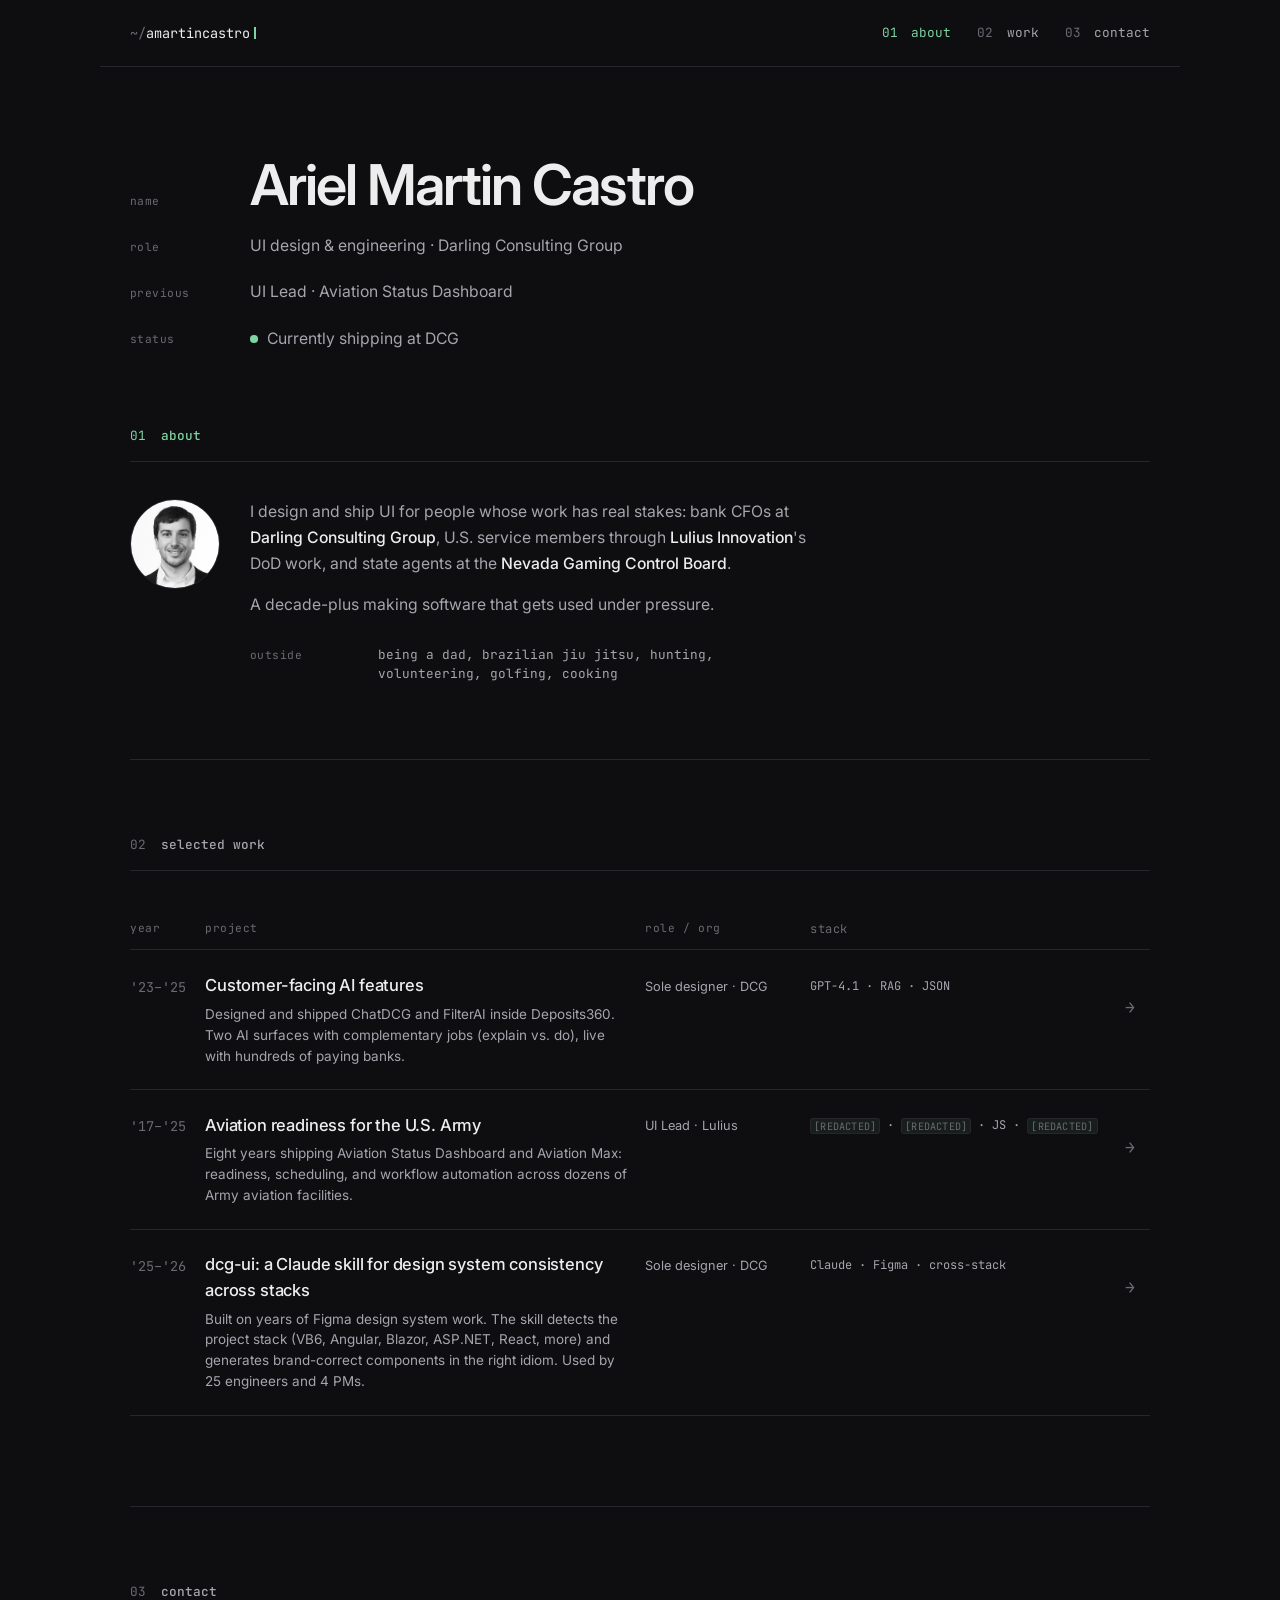
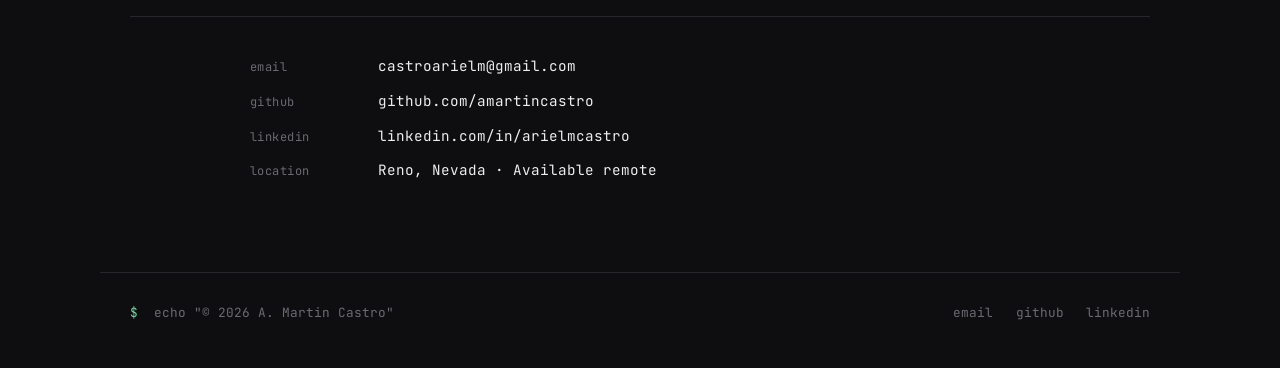
==== commit 715dac1d: "Prose pass: remove em-dashes and contrastive "X isn't Y, it's Z" Em-dashes (the heavy concentration " ====
--- a/index.html
+++ b/index.html
@@ -3,7 +3,7 @@
 <head>
   <meta charset="utf-8" />
   <meta name="viewport" content="width=device-width, initial-scale=1" />
-  <title>A. Martin Castro — Portfolio</title>
+  <title>A. Martin Castro · Portfolio</title>
   <link rel="icon" type="image/svg+xml" href="assets/favicon.svg" />
   <link rel="preconnect" href="https://fonts.googleapis.com" />
   <link rel="preconnect" href="https://fonts.gstatic.com" crossorigin />
@@ -50,7 +50,7 @@
         <img class="about-headshot" src="assets/headshot.jpg" alt="A. Martin Castro" />
         <div class="about-text">
           <p>
-            I design and ship UI for people whose work has real stakes —
+            I design and ship UI for people whose work has real stakes:
             bank CFOs at <strong>Darling Consulting Group</strong>,
             U.S. service members through <strong>Lulius Innovation</strong>'s DoD work,
             and state agents at the <strong>Nevada Gaming Control Board</strong>.
@@ -87,7 +87,7 @@
             <td class="col-year">'23–'25</td>
             <td class="col-title">
               <span class="project-name">Customer-facing AI features</span>
-              <span class="project-blurb">Designed and shipped ChatDCG and FilterAI inside Deposits360 — two AI surfaces with complementary jobs (explain vs. do). Live with hundreds of paying banks.</span>
+              <span class="project-blurb">Designed and shipped ChatDCG and FilterAI inside Deposits360. Two AI surfaces with complementary jobs (explain vs. do), live with hundreds of paying banks.</span>
             </td>
             <td class="col-role">Sole designer · DCG</td>
             <td class="col-stack">GPT-4.1 ·&nbsp;RAG ·&nbsp;JSON</td>
@@ -97,7 +97,7 @@
             <td class="col-year">'17–'25</td>
             <td class="col-title">
               <span class="project-name">Aviation readiness for the U.S. Army</span>
-              <span class="project-blurb">Eight years shipping Aviation Status Dashboard and Aviation Max — readiness, scheduling, and workflow automation across dozens of Army aviation facilities.</span>
+              <span class="project-blurb">Eight years shipping Aviation Status Dashboard and Aviation Max: readiness, scheduling, and workflow automation across dozens of Army aviation facilities.</span>
             </td>
             <td class="col-role">UI Lead · Lulius</td>
             <td class="col-stack"><span class="redacted">[REDACTED]</span> ·&nbsp;<span class="redacted">[REDACTED]</span> ·&nbsp;JS ·&nbsp;<span class="redacted">[REDACTED]</span></td>
@@ -106,8 +106,8 @@
           <tr class="project-row">
             <td class="col-year">'25–'26</td>
             <td class="col-title">
-              <span class="project-name">dcg-ui — a Claude skill for design system consistency across stacks</span>
-              <span class="project-blurb">Built on years of Figma design system work. The skill detects the project stack — VB6, Angular, Blazor, ASP.NET, React, more — and generates brand-correct components in the right idiom. Used by 25 engineers and 4 PMs.</span>
+              <span class="project-name">dcg-ui: a Claude skill for design system consistency across stacks</span>
+              <span class="project-blurb">Built on years of Figma design system work. The skill detects the project stack (VB6, Angular, Blazor, ASP.NET, React, more) and generates brand-correct components in the right idiom. Used by 25 engineers and 4 PMs.</span>
             </td>
             <td class="col-role">Sole designer · DCG</td>
             <td class="col-stack">Claude ·&nbsp;Figma ·&nbsp;cross-stack</td>
--- a/styles.css
+++ b/styles.css
@@ -79,7 +79,7 @@
 }
 
 code, .mono, .brand, .brand-mark, .brand-name, .hero-label,
-.section-num, .col-year, .col-stack, .col-link, .prompt {
+.section-num, .section-label, .col-year, .col-stack, .col-link, .prompt {
   font-family: "JetBrains Mono", ui-monospace, "SF Mono", Menlo, monospace;
 }
 
@@ -244,14 +244,20 @@
 .section-num {
   font-size: 0.85rem;
   color: var(--ink-faint);
+  transition: color 0.2s ease;
 }
 
 .section-label {
   font-size: 0.85rem;
   color: var(--ink-soft);
-  letter-spacing: 0.06em;
-  text-transform: uppercase;
+  text-transform: lowercase;
   font-weight: 500;
+  transition: color 0.2s ease;
+}
+
+.section-head.active .section-num,
+.section-head.active .section-label {
+  color: var(--accent);
 }
 
 /* About */
